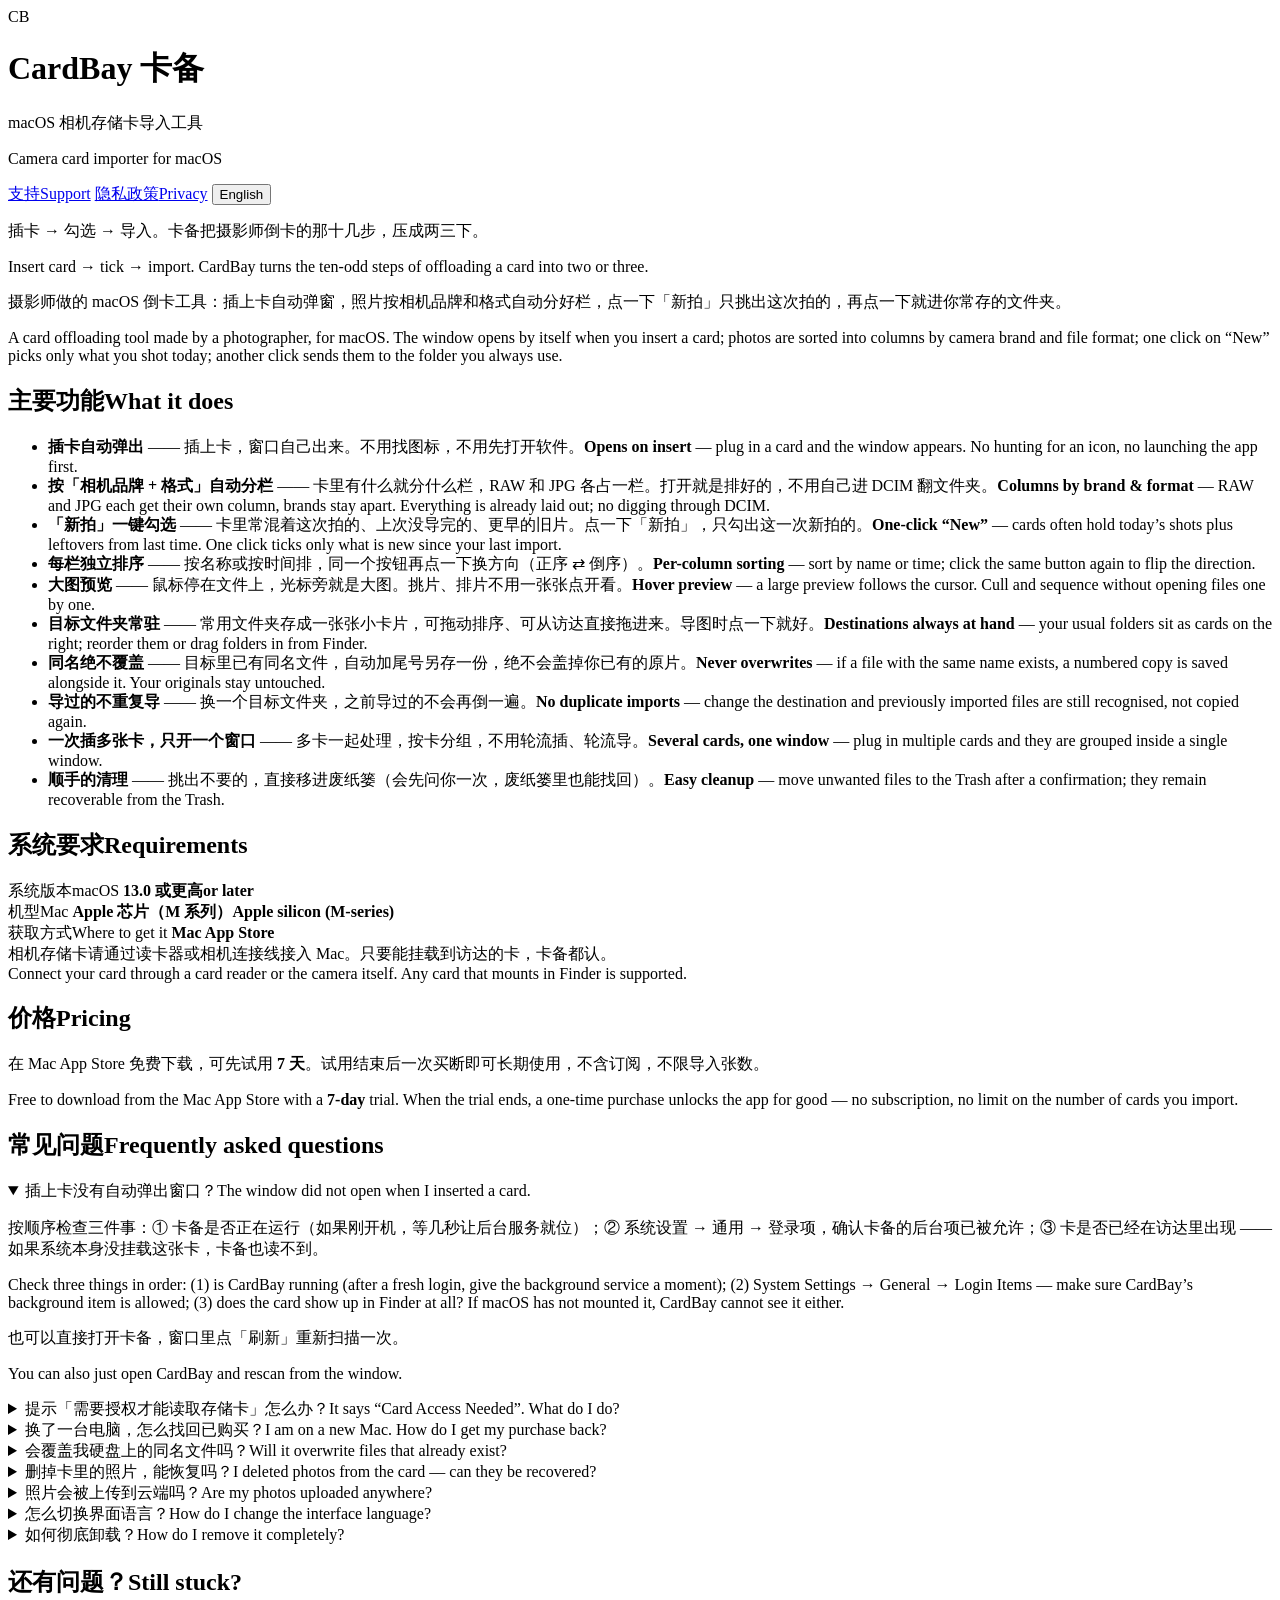
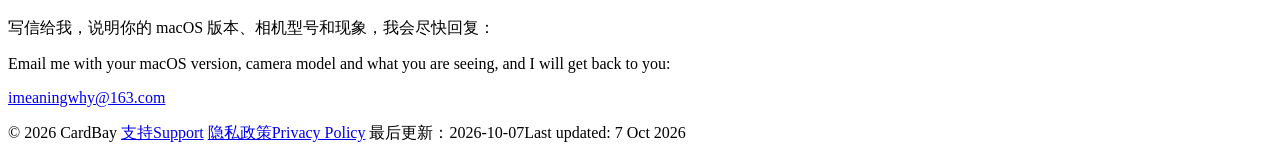
==== index.html @ bd24854e "添加 index.html" ====
<!DOCTYPE html>
<html lang="zh-Hans">
<head>
<meta charset="utf-8">
<meta name="viewport" content="width=device-width, initial-scale=1">
<title>CardBay 卡备 · 支持</title>
<meta name="description" content="CardBay（卡备）—— macOS 相机存储卡导入工具。插卡自动弹窗，按相机品牌与格式自动分栏，点一下「新拍」只挑出这次拍的。">
<link rel="icon" href="favicon.svg" type="image/svg+xml">
<link rel="stylesheet" href="style.css">
<script>
  // 语言切换：默认中文；记住选择（localStorage 不可用时静默忽略）
  (function () {
    var saved = null;
    try { saved = localStorage.getItem("cardbay-lang"); } catch (e) {}
    var lang = saved || "zh";
    document.documentElement.setAttribute("lang", lang === "en" ? "en" : "zh-Hans");
    document.addEventListener("DOMContentLoaded", function () {
      document.body.setAttribute("data-lang", lang);
      var btn = document.getElementById("langBtn");
      if (btn) {
        btn.textContent = lang === "en" ? "中文" : "English";
        btn.addEventListener("click", function () {
          var next = document.body.getAttribute("data-lang") === "en" ? "zh" : "en";
          document.body.setAttribute("data-lang", next);
          document.documentElement.setAttribute("lang", next === "en" ? "en" : "zh-Hans");
          btn.textContent = next === "en" ? "中文" : "English";
          try { localStorage.setItem("cardbay-lang", next); } catch (e) {}
        });
      }
    });
  })();
</script>
</head>
<body data-lang="zh">
<div class="wrap">

  <header>
    <div class="logo">CB</div>
    <div class="titles">
      <h1>CardBay 卡备</h1>
      <p class="zh">macOS 相机存储卡导入工具</p>
      <p class="en">Camera card importer for macOS</p>
    </div>
    <nav class="top">
      <a href="index.html" class="now"><span class="zh">支持</span><span class="en">Support</span></a>
      <a href="privacy.html"><span class="zh">隐私政策</span><span class="en">Privacy</span></a>
      <button class="lang" id="langBtn" type="button">English</button>
    </nav>
  </header>

  <div class="hero">
    <p class="lead zh">插卡 → 勾选 → 导入。卡备把摄影师倒卡的那十几步，压成两三下。</p>
    <p class="lead en">Insert card &rarr; tick &rarr; import. CardBay turns the ten-odd steps of offloading a card into two or three.</p>
    <p class="muted zh">摄影师做的 macOS 倒卡工具：插上卡自动弹窗，照片按相机品牌和格式自动分好栏，点一下「新拍」只挑出这次拍的，再点一下就进你常存的文件夹。</p>
    <p class="muted en">A card offloading tool made by a photographer, for macOS. The window opens by itself when you insert a card; photos are sorted into columns by camera brand and file format; one click on &ldquo;New&rdquo; picks only what you shot today; another click sends them to the folder you always use.</p>
  </div>

  <h2><span class="zh">主要功能</span><span class="en">What it does</span></h2>
  <ul>
    <li><span class="zh"><b>插卡自动弹出</b> —— 插上卡，窗口自己出来。不用找图标，不用先打开软件。</span><span class="en"><b>Opens on insert</b> — plug in a card and the window appears. No hunting for an icon, no launching the app first.</span></li>
    <li><span class="zh"><b>按「相机品牌 + 格式」自动分栏</b> —— 卡里有什么就分什么栏，RAW 和 JPG 各占一栏。打开就是排好的，不用自己进 DCIM 翻文件夹。</span><span class="en"><b>Columns by brand &amp; format</b> — RAW and JPG each get their own column, brands stay apart. Everything is already laid out; no digging through DCIM.</span></li>
    <li><span class="zh"><b>「新拍」一键勾选</b> —— 卡里常混着这次拍的、上次没导完的、更早的旧片。点一下「新拍」，只勾出这一次新拍的。</span><span class="en"><b>One-click &ldquo;New&rdquo;</b> — cards often hold today&rsquo;s shots plus leftovers from last time. One click ticks only what is new since your last import.</span></li>
    <li><span class="zh"><b>每栏独立排序</b> —— 按名称或按时间排，同一个按钮再点一下换方向（正序 ⇄ 倒序）。</span><span class="en"><b>Per-column sorting</b> — sort by name or time; click the same button again to flip the direction.</span></li>
    <li><span class="zh"><b>大图预览</b> —— 鼠标停在文件上，光标旁就是大图。挑片、排片不用一张张点开看。</span><span class="en"><b>Hover preview</b> — a large preview follows the cursor. Cull and sequence without opening files one by one.</span></li>
    <li><span class="zh"><b>目标文件夹常驻</b> —— 常用文件夹存成一张张小卡片，可拖动排序、可从访达直接拖进来。导图时点一下就好。</span><span class="en"><b>Destinations always at hand</b> — your usual folders sit as cards on the right; reorder them or drag folders in from Finder.</span></li>
    <li><span class="zh"><b>同名绝不覆盖</b> —— 目标里已有同名文件，自动加尾号另存一份，绝不会盖掉你已有的原片。</span><span class="en"><b>Never overwrites</b> — if a file with the same name exists, a numbered copy is saved alongside it. Your originals stay untouched.</span></li>
    <li><span class="zh"><b>导过的不重复导</b> —— 换一个目标文件夹，之前导过的不会再倒一遍。</span><span class="en"><b>No duplicate imports</b> — change the destination and previously imported files are still recognised, not copied again.</span></li>
    <li><span class="zh"><b>一次插多张卡，只开一个窗口</b> —— 多卡一起处理，按卡分组，不用轮流插、轮流导。</span><span class="en"><b>Several cards, one window</b> — plug in multiple cards and they are grouped inside a single window.</span></li>
    <li><span class="zh"><b>顺手的清理</b> —— 挑出不要的，直接移进废纸篓（会先问你一次，废纸篓里也能找回）。</span><span class="en"><b>Easy cleanup</b> — move unwanted files to the Trash after a confirmation; they remain recoverable from the Trash.</span></li>
  </ul>

  <h2><span class="zh">系统要求</span><span class="en">Requirements</span></h2>
  <div class="card">
    <div class="kv">
      <span class="k zh">系统版本</span><span class="k en">macOS</span>
      <b class="v">13.0 <span class="zh">或更高</span><span class="en">or later</span></b>
    </div>
    <div class="kv">
      <span class="k zh">机型</span><span class="k en">Mac</span>
      <b class="v zh">Apple 芯片（M 系列）</b><b class="v en">Apple silicon (M-series)</b>
    </div>
    <div class="kv">
      <span class="k zh">获取方式</span><span class="k en">Where to get it</span>
      <b class="v">Mac App Store</b>
    </div>
    <p class="muted zh" style="margin:0">相机存储卡请通过读卡器或相机连接线接入 Mac。只要能挂载到访达的卡，卡备都认。</p>
    <p class="muted en" style="margin:0">Connect your card through a card reader or the camera itself. Any card that mounts in Finder is supported.</p>
  </div>

  <h2><span class="zh">价格</span><span class="en">Pricing</span></h2>
  <p class="zh">在 Mac App Store 免费下载，可先试用 <b>7 天</b>。试用结束后一次买断即可长期使用，不含订阅，不限导入张数。</p>
  <p class="en">Free to download from the Mac App Store with a <b>7-day</b> trial. When the trial ends, a one-time purchase unlocks the app for good — no subscription, no limit on the number of cards you import.</p>

  <h2><span class="zh">常见问题</span><span class="en">Frequently asked questions</span></h2>

  <details open>
    <summary><span class="zh">插上卡没有自动弹出窗口？</span><span class="en">The window did not open when I inserted a card.</span></summary>
    <div class="body">
      <p class="zh">按顺序检查三件事：① 卡备是否正在运行（如果刚开机，等几秒让后台服务就位）；② 系统设置 → 通用 → 登录项，确认卡备的后台项已被允许；③ 卡是否已经在访达里出现 —— 如果系统本身没挂载这张卡，卡备也读不到。</p>
      <p class="en">Check three things in order: (1) is CardBay running (after a fresh login, give the background service a moment); (2) System Settings &rarr; General &rarr; Login Items — make sure CardBay&rsquo;s background item is allowed; (3) does the card show up in Finder at all? If macOS has not mounted it, CardBay cannot see it either.</p>
      <p class="zh">也可以直接打开卡备，窗口里点「刷新」重新扫描一次。</p>
      <p class="en">You can also just open CardBay and rescan from the window.</p>
    </div>
  </details>

  <details>
    <summary><span class="zh">提示「需要授权才能读取存储卡」怎么办？</span><span class="en">It says &ldquo;Card Access Needed&rdquo;. What do I do?</span></summary>
    <div class="body">
      <p class="zh">这是 macOS 沙盒的授权提示。点提示里的按钮，在弹出的面板里选中存储卡（或选中整个「位置」一栏），然后按「打开」。授权一次之后，同一张卡下次插上就不用再点了。</p>
      <p class="en">This is the macOS sandbox asking for permission. Click the button in the prompt, select your card (or the whole &ldquo;Locations&rdquo; section) in the panel, and confirm. Once granted, the same card will not ask again.</p>
      <p class="zh">卡备只读取你亲自授权过的存储卡与文件夹，不会碰其它位置。</p>
      <p class="en">CardBay only reads the cards and folders you have explicitly authorised — nothing else.</p>
    </div>
  </details>

  <details>
    <summary><span class="zh">换了一台电脑，怎么找回已购买？</span><span class="en">I am on a new Mac. How do I get my purchase back?</span></summary>
    <div class="body">
      <p class="zh">用同一 Apple ID 登录后打开卡备，在购买窗口点「恢复购买」即可，不需要重新付费。</p>
      <p class="en">Sign in with the same Apple ID, open CardBay, and click &ldquo;Restore Purchases&rdquo; in the purchase window. No need to pay again.</p>
    </div>
  </details>

  <details>
    <summary><span class="zh">会覆盖我硬盘上的同名文件吗？</span><span class="en">Will it overwrite files that already exist?</span></summary>
    <div class="body">
      <p class="zh">不会。目标文件夹里已有同名文件时，卡备会自动加尾号另存，你的原片一个都不会被动。</p>
      <p class="en">No. If a file with the same name already exists, CardBay saves a numbered copy instead. Your existing files are never modified.</p>
    </div>
  </details>

  <details>
    <summary><span class="zh">删掉卡里的照片，能恢复吗？</span><span class="en">I deleted photos from the card — can they be recovered?</span></summary>
    <div class="body">
      <p class="zh">卡备的删除是「移进废纸篓」，操作前会先确认一次。在废纸篓被清空之前，都可以从废纸篓里放回去。</p>
      <p class="en">Deleting in CardBay moves files to the Trash after a confirmation. Until the Trash is emptied, you can put them back.</p>
    </div>
  </details>

  <details>
    <summary><span class="zh">照片会被上传到云端吗？</span><span class="en">Are my photos uploaded anywhere?</span></summary>
    <div class="body">
      <p class="zh">不会。所有照片只在你自己的磁盘之间复制，卡备不做任何上传。详见<a href="privacy.html">隐私政策</a>。</p>
      <p class="en">No. Photos are only copied between your own disks. Nothing is uploaded. See the <a href="privacy.html">Privacy Policy</a>.</p>
    </div>
  </details>

  <details>
    <summary><span class="zh">怎么切换界面语言？</span><span class="en">How do I change the interface language?</span></summary>
    <div class="body">
      <p class="zh">卡备内置中文与英文界面，在菜单里选择「语言」即可切换。</p>
      <p class="en">CardBay ships with Chinese and English interfaces. Pick your language from the &ldquo;Language&rdquo; item in the menu.</p>
    </div>
  </details>

  <details>
    <summary><span class="zh">如何彻底卸载？</span><span class="en">How do I remove it completely?</span></summary>
    <div class="body">
      <p class="zh">把卡备从「应用程序」拖进废纸篓即可。如果你还想清掉本机留下的设置与记录，可以在「前往文件夹」里打开 <code>~/Library/Containers/com.abing.cardbay.mas</code> 一并删除。卸载不影响你在 App Store 的购买记录。</p>
      <p class="en">Drag CardBay from Applications to the Trash. To also remove local settings and records, open <code>~/Library/Containers/com.abing.cardbay.mas</code> via &ldquo;Go to Folder&rdquo; and delete it. Removing the app does not affect your App Store purchase.</p>
    </div>
  </details>

  <h2><span class="zh">还有问题？</span><span class="en">Still stuck?</span></h2>
  <p class="zh">写信给我，说明你的 macOS 版本、相机型号和现象，我会尽快回复：</p>
  <p class="en">Email me with your macOS version, camera model and what you are seeing, and I will get back to you:</p>
  <p><a href="mailto:imeaningwhy@163.com">imeaningwhy@163.com</a></p>

  <footer>
    <span>&copy; 2026 CardBay</span>
    <a href="index.html"><span class="zh">支持</span><span class="en">Support</span></a>
    <a href="privacy.html"><span class="zh">隐私政策</span><span class="en">Privacy Policy</span></a>
    <span class="muted"><span class="zh">最后更新：2026-10-07</span><span class="en">Last updated: 7 Oct 2026</span></span>
  </footer>

</div>
</body>
</html>
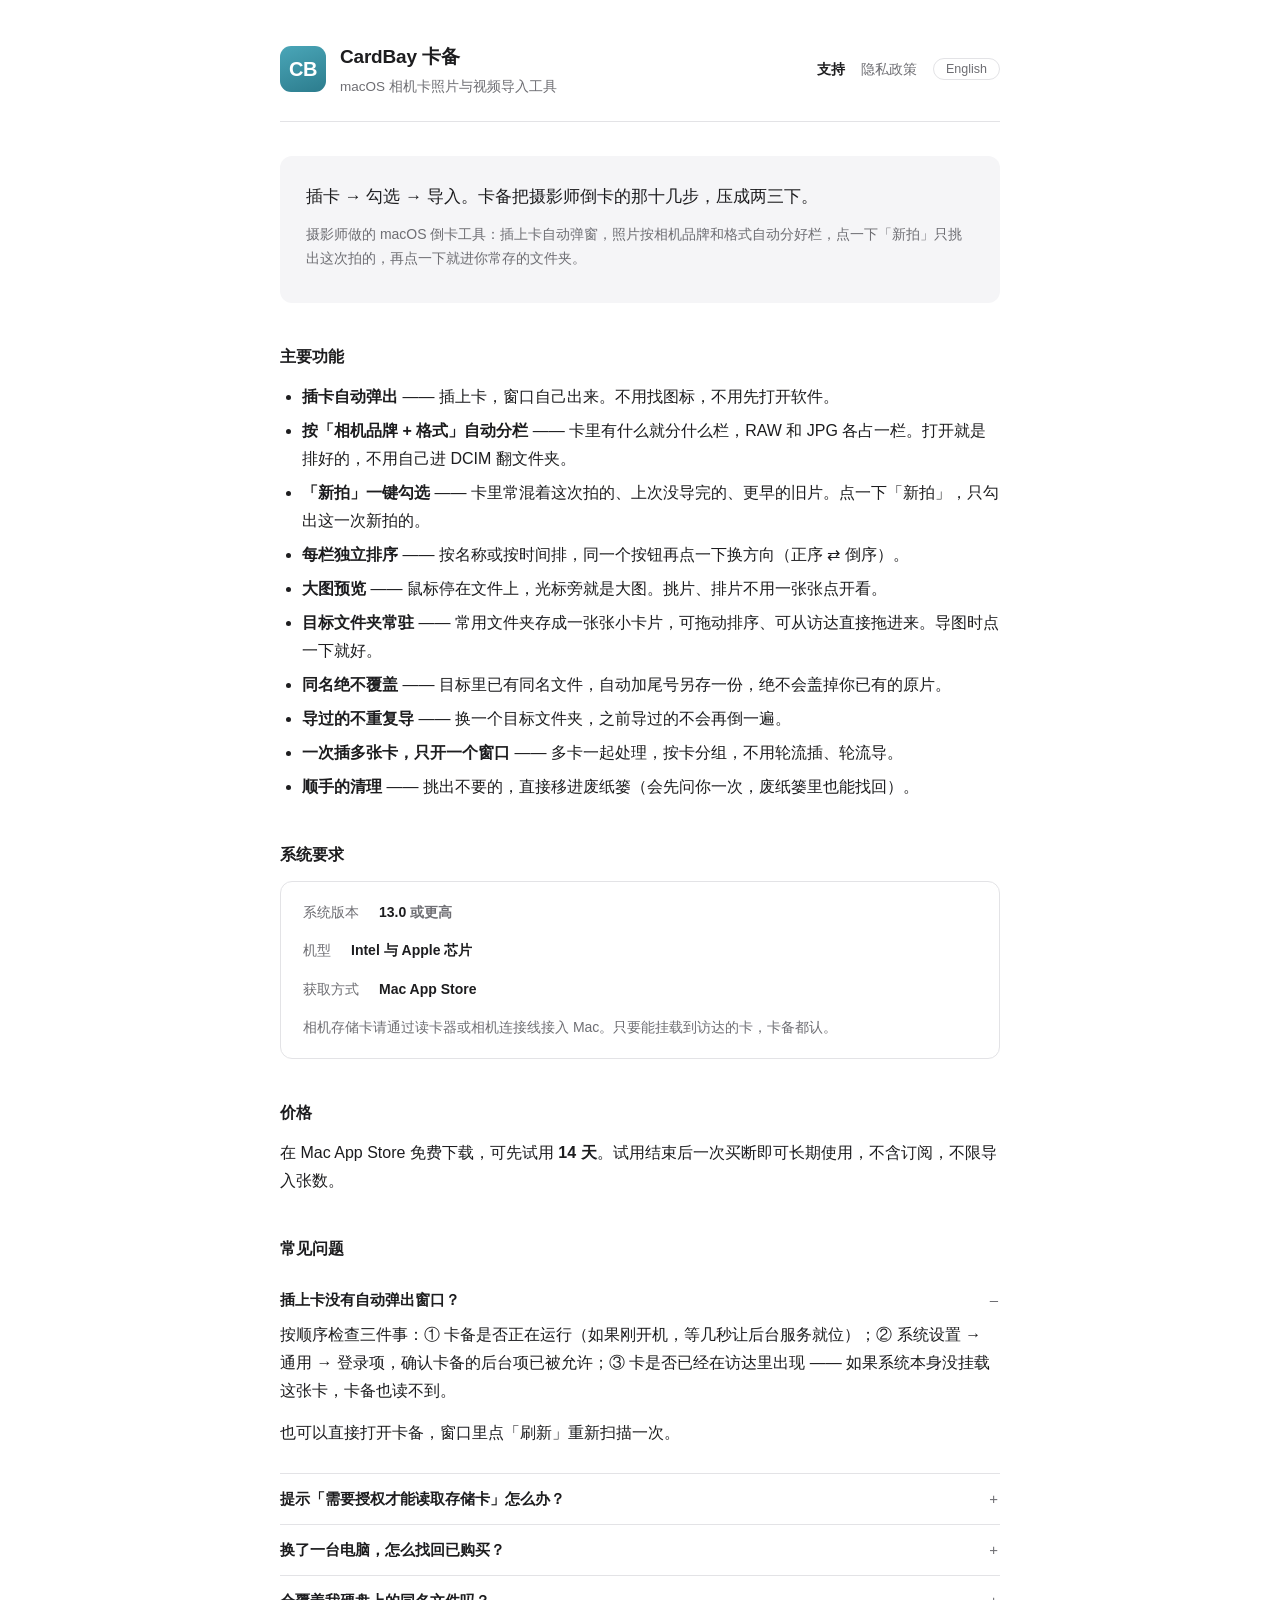
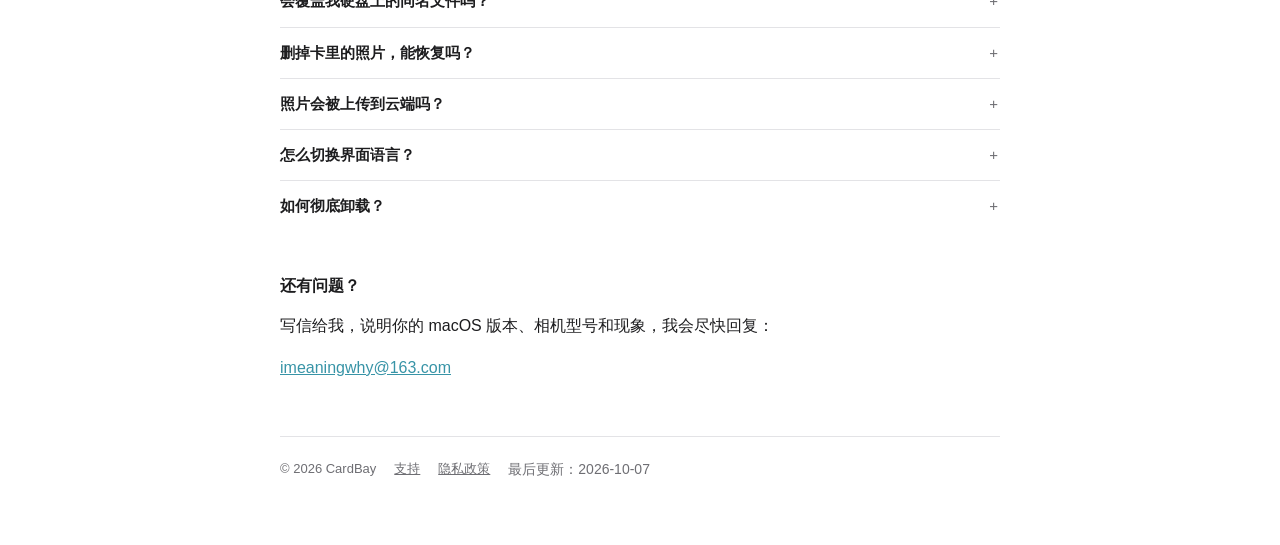
==== commit 355982e2: "Add files via upload" ====
--- a/index.html
+++ b/index.html
@@ -4,7 +4,7 @@
 <meta charset="utf-8">
 <meta name="viewport" content="width=device-width, initial-scale=1">
 <title>CardBay 卡备 · 支持</title>
-<meta name="description" content="CardBay（卡备）—— macOS 相机存储卡导入工具。插卡自动弹窗，按相机品牌与格式自动分栏，点一下「新拍」只挑出这次拍的。">
+<meta name="description" content="CardBay（卡备）—— macOS 相机卡照片与视频导入工具。插卡自动弹窗，照片和视频按相机品牌与格式自动分栏，点一下「新拍」只挑出这次拍的。">
 <link rel="icon" href="favicon.svg" type="image/svg+xml">
 <link rel="stylesheet" href="style.css">
 <script>
@@ -38,8 +38,8 @@
     <div class="logo">CB</div>
     <div class="titles">
       <h1>CardBay 卡备</h1>
-      <p class="zh">macOS 相机存储卡导入工具</p>
-      <p class="en">Camera card importer for macOS</p>
+      <p class="zh">macOS 相机卡照片与视频导入工具</p>
+      <p class="en">Import photos &amp; videos from camera cards</p>
     </div>
     <nav class="top">
       <a href="index.html" class="now"><span class="zh">支持</span><span class="en">Support</span></a>
@@ -77,7 +77,7 @@
     </div>
     <div class="kv">
       <span class="k zh">机型</span><span class="k en">Mac</span>
-      <b class="v zh">Apple 芯片（M 系列）</b><b class="v en">Apple silicon (M-series)</b>
+      <b class="v zh">Intel 与 Apple 芯片</b><b class="v en">Intel or Apple silicon</b>
     </div>
     <div class="kv">
       <span class="k zh">获取方式</span><span class="k en">Where to get it</span>
@@ -88,8 +88,8 @@
   </div>
 
   <h2><span class="zh">价格</span><span class="en">Pricing</span></h2>
-  <p class="zh">在 Mac App Store 免费下载，可先试用 <b>7 天</b>。试用结束后一次买断即可长期使用，不含订阅，不限导入张数。</p>
-  <p class="en">Free to download from the Mac App Store with a <b>7-day</b> trial. When the trial ends, a one-time purchase unlocks the app for good — no subscription, no limit on the number of cards you import.</p>
+  <p class="zh">在 Mac App Store 免费下载，可先试用 <b>14 天</b>。试用结束后一次买断即可长期使用，不含订阅，不限导入张数。</p>
+  <p class="en">Free to download from the Mac App Store with a <b>14-day</b> trial. When the trial ends, a one-time purchase unlocks the app for good — no subscription, no limit on the number of cards you import.</p>
 
   <h2><span class="zh">常见问题</span><span class="en">Frequently asked questions</span></h2>
 
--- a/style.css
+++ b/style.css
@@ -0,0 +1,229 @@
+/* ==========================================================================
+   CardBay（卡备）· 官网静态页样式
+   两个页面共用：index.html（支持）/ privacy.html（隐私政策）
+   风格：macOS 原生调性 —— 简洁、扁平、低饱和，浅色/深色自适应
+   ========================================================================== */
+
+:root {
+  --bg: #ffffff;
+  --bg-soft: #f5f5f7;
+  --fg: #1d1d1f;
+  --fg-mute: #6e6e73;
+  --line: #e3e3e6;
+  --accent: #3894a7;          /* 卡备的青蓝（与 App 内的按钮同色系） */
+  --card: #ffffff;
+  --radius: 12px;
+}
+
+@media (prefers-color-scheme: dark) {
+  :root {
+    --bg: #1c1c1e;
+    --bg-soft: #242427;
+    --fg: #f5f5f7;
+    --fg-mute: #9a9aa0;
+    --line: #333338;
+    --accent: #56aebd;
+    --card: #242427;
+  }
+}
+
+* { box-sizing: border-box; }
+
+html { -webkit-text-size-adjust: 100%; }
+
+body {
+  margin: 0;
+  padding: 0 20px 64px;
+  background: var(--bg);
+  color: var(--fg);
+  font-family: -apple-system, BlinkMacSystemFont, "SF Pro Text", "Helvetica Neue",
+               "PingFang SC", "Hiragino Sans GB", "Microsoft YaHei", sans-serif;
+  font-size: 16px;
+  line-height: 1.75;
+  -webkit-font-smoothing: antialiased;
+}
+
+.wrap { max-width: 720px; margin: 0 auto; }
+
+/* ---------- 页头 ---------- */
+
+header {
+  display: flex;
+  align-items: center;
+  gap: 14px;
+  padding: 40px 0 22px;
+  border-bottom: 1px solid var(--line);
+  margin-bottom: 34px;
+}
+
+.logo {
+  width: 46px; height: 46px;
+  border-radius: 11px;
+  background: linear-gradient(160deg, #4aa6b8, #2c7c8d);
+  flex: 0 0 auto;
+  display: flex; align-items: center; justify-content: center;
+  color: #fff; font-weight: 700; font-size: 20px;
+  letter-spacing: -0.5px;
+}
+
+.titles { flex: 1 1 auto; min-width: 0; }
+
+.titles h1 {
+  margin: 0;
+  font-size: 19px;
+  font-weight: 650;
+  letter-spacing: -0.2px;
+}
+
+.titles p {
+  margin: 2px 0 0;
+  font-size: 13.5px;
+  color: var(--fg-mute);
+}
+
+nav.top { flex: 0 0 auto; display: flex; gap: 16px; align-items: center; }
+
+nav.top a {
+  color: var(--fg-mute);
+  text-decoration: none;
+  font-size: 13.5px;
+}
+
+nav.top a:hover { color: var(--accent); }
+nav.top a.now { color: var(--fg); font-weight: 600; }
+
+/* 语言切换 */
+.lang {
+  border: 1px solid var(--line);
+  background: transparent;
+  color: var(--fg-mute);
+  border-radius: 999px;
+  padding: 3px 12px;
+  font-size: 12.5px;
+  font-family: inherit;
+  cursor: pointer;
+}
+.lang:hover { color: var(--accent); border-color: var(--accent); }
+
+/* ---------- 通用 ---------- */
+
+h2 {
+  font-size: 16px;
+  font-weight: 650;
+  margin: 40px 0 12px;
+  letter-spacing: -0.1px;
+}
+
+h3 { font-size: 15px; font-weight: 600; margin: 26px 0 8px; }
+
+p { margin: 0 0 14px; }
+ul { margin: 0 0 14px; padding-left: 22px; }
+li { margin: 6px 0; }
+li b { font-weight: 620; }
+
+a { color: var(--accent); }
+
+.lead { font-size: 17px; color: var(--fg); }
+
+.muted { color: var(--fg-mute); font-size: 14px; }
+
+.hero {
+  background: var(--bg-soft);
+  border-radius: var(--radius);
+  padding: 26px 26px 22px;
+  margin-bottom: 8px;
+}
+.hero p { margin: 0 0 10px; }
+.hero p:last-child { margin-bottom: 0; }
+
+.card {
+  background: var(--card);
+  border: 1px solid var(--line);
+  border-radius: var(--radius);
+  padding: 18px 22px;
+  margin: 0 0 14px;
+}
+
+.grid { display: grid; grid-template-columns: 1fr; gap: 12px; }
+
+@media (min-width: 660px) {
+  .grid.two { grid-template-columns: 1fr 1fr; }
+}
+
+.badge {
+  display: inline-block;
+  background: var(--bg-soft);
+  border-radius: 6px;
+  padding: 1px 8px;
+  font-size: 12.5px;
+  color: var(--fg-mute);
+  margin-right: 6px;
+}
+
+/* ---------- FAQ ---------- */
+
+details {
+  border-bottom: 1px solid var(--line);
+  padding: 12px 0;
+}
+details:last-of-type { border-bottom: none; }
+
+summary {
+  cursor: pointer;
+  font-weight: 600;
+  font-size: 15px;
+  list-style: none;
+  position: relative;
+  padding-right: 26px;
+}
+summary::-webkit-details-marker { display: none; }
+summary::after {
+  content: "+";
+  position: absolute; right: 2px; top: 0;
+  color: var(--fg-mute); font-weight: 400;
+}
+details[open] summary::after { content: "–"; }
+
+details .body { padding-top: 8px; color: var(--fg); }
+details .body p:last-child { margin-bottom: 0; }
+
+/* ---------- 表 ---------- */
+
+table {
+  width: 100%;
+  border-collapse: collapse;
+  font-size: 14.5px;
+  margin: 0 0 16px;
+}
+th, td {
+  text-align: left;
+  padding: 9px 10px;
+  border-bottom: 1px solid var(--line);
+  vertical-align: top;
+}
+th { color: var(--fg-mute); font-weight: 600; font-size: 13px; }
+
+/* ---------- 页脚 ---------- */
+
+footer {
+  margin-top: 54px;
+  padding-top: 20px;
+  border-top: 1px solid var(--line);
+  color: var(--fg-mute);
+  font-size: 13px;
+  display: flex;
+  flex-wrap: wrap;
+  gap: 6px 18px;
+  align-items: center;
+}
+footer a { color: var(--fg-mute); }
+footer a:hover { color: var(--accent); }
+
+.kv { display: flex; flex-wrap: wrap; gap: 4px 20px; font-size: 14px; margin-bottom: 14px; }
+.kv span { color: var(--fg-mute); }
+.kv b { font-weight: 600; }
+
+/* ---------- 语言切换：中文 / 英文 ---------- */
+
+body[data-lang="zh"] .en { display: none !important; }
+body[data-lang="en"] .zh { display: none !important; }
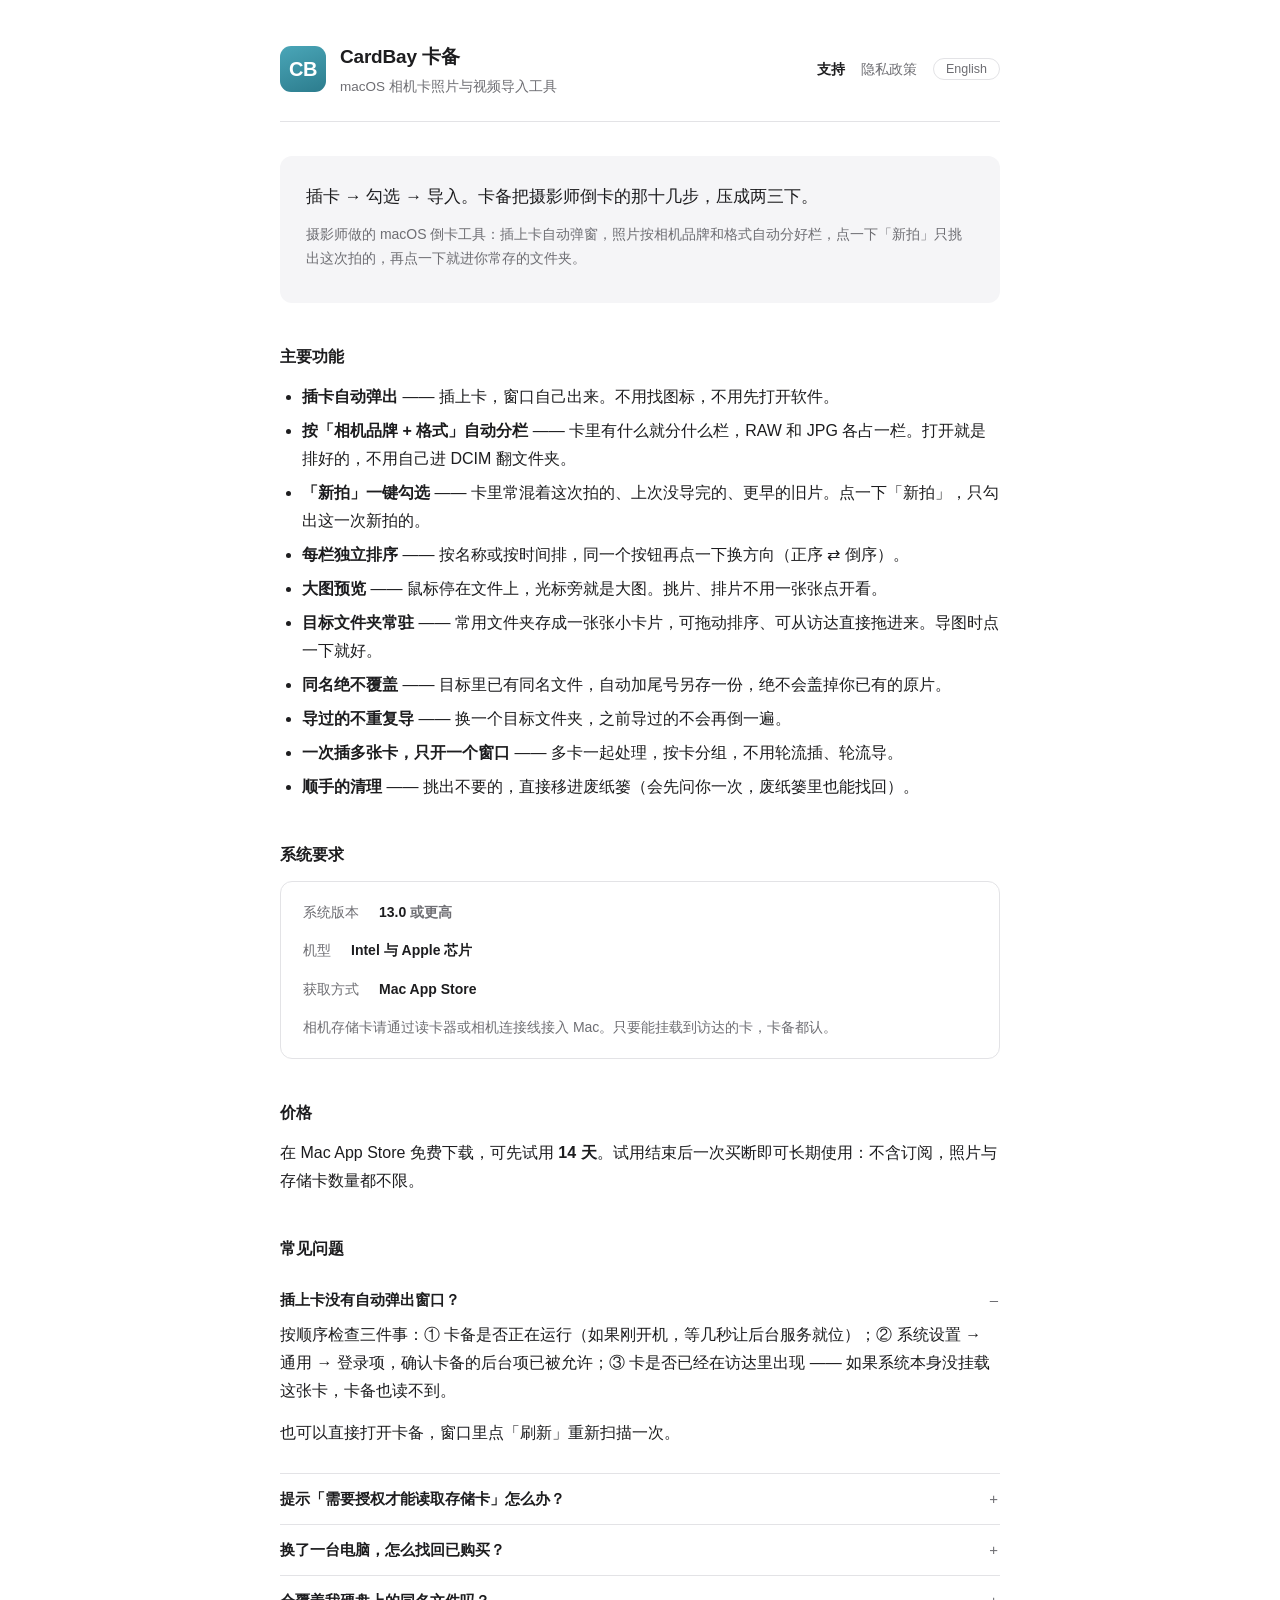
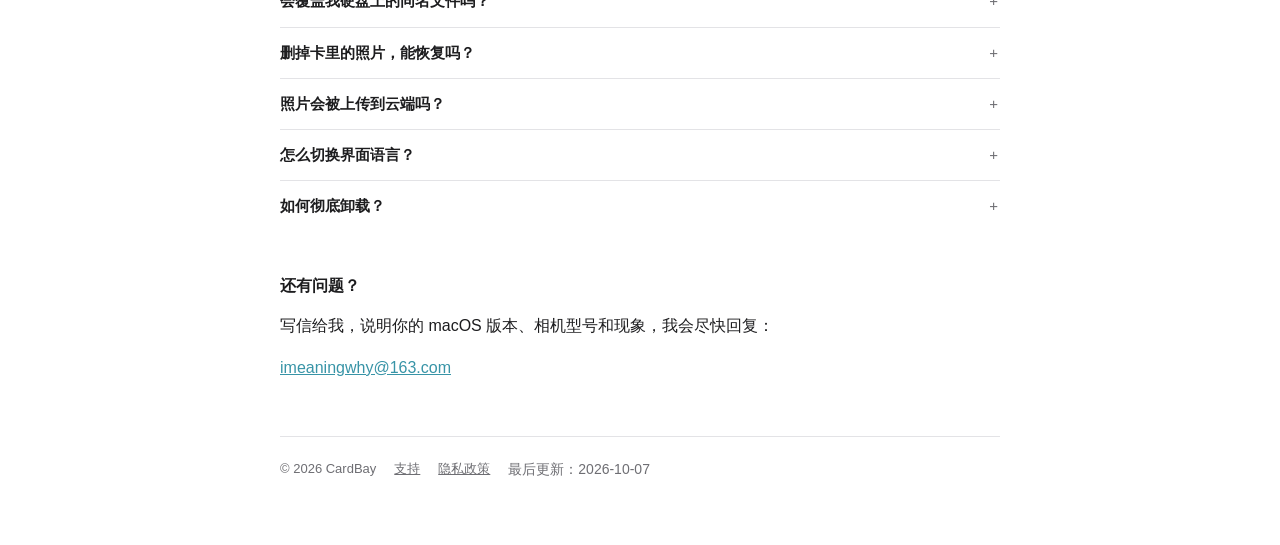
==== commit fc69713a: "Add files via upload" ====
--- a/index.html
+++ b/index.html
@@ -88,8 +88,8 @@
   </div>
 
   <h2><span class="zh">价格</span><span class="en">Pricing</span></h2>
-  <p class="zh">在 Mac App Store 免费下载，可先试用 <b>14 天</b>。试用结束后一次买断即可长期使用，不含订阅，不限导入张数。</p>
-  <p class="en">Free to download from the Mac App Store with a <b>14-day</b> trial. When the trial ends, a one-time purchase unlocks the app for good — no subscription, no limit on the number of cards you import.</p>
+  <p class="zh">在 Mac App Store 免费下载，可先试用 <b>14 天</b>。试用结束后一次买断即可长期使用：不含订阅，照片与存储卡数量都不限。</p>
+  <p class="en">Free to download from the Mac App Store with a <b>14-day</b> trial. When the trial ends, a one-time purchase unlocks the app for good — no subscription, and no limit on the number of photos or memory cards.</p>
 
   <h2><span class="zh">常见问题</span><span class="en">Frequently asked questions</span></h2>
 
@@ -148,8 +148,8 @@
   <details>
     <summary><span class="zh">怎么切换界面语言？</span><span class="en">How do I change the interface language?</span></summary>
     <div class="body">
-      <p class="zh">卡备内置中文与英文界面，在菜单里选择「语言」即可切换。</p>
-      <p class="en">CardBay ships with Chinese and English interfaces. Pick your language from the &ldquo;Language&rdquo; item in the menu.</p>
+      <p class="zh">卡备内置简体中文、英文、日文、韩文与德文界面，在菜单里选择「语言」即可切换（默认跟随系统语言）。</p>
+      <p class="en">CardBay ships with interface languages in Simplified Chinese, English, Japanese, Korean and German. Pick yours from the &ldquo;Language&rdquo; item in the menu; by default it follows your system language.</p>
     </div>
   </details>
 
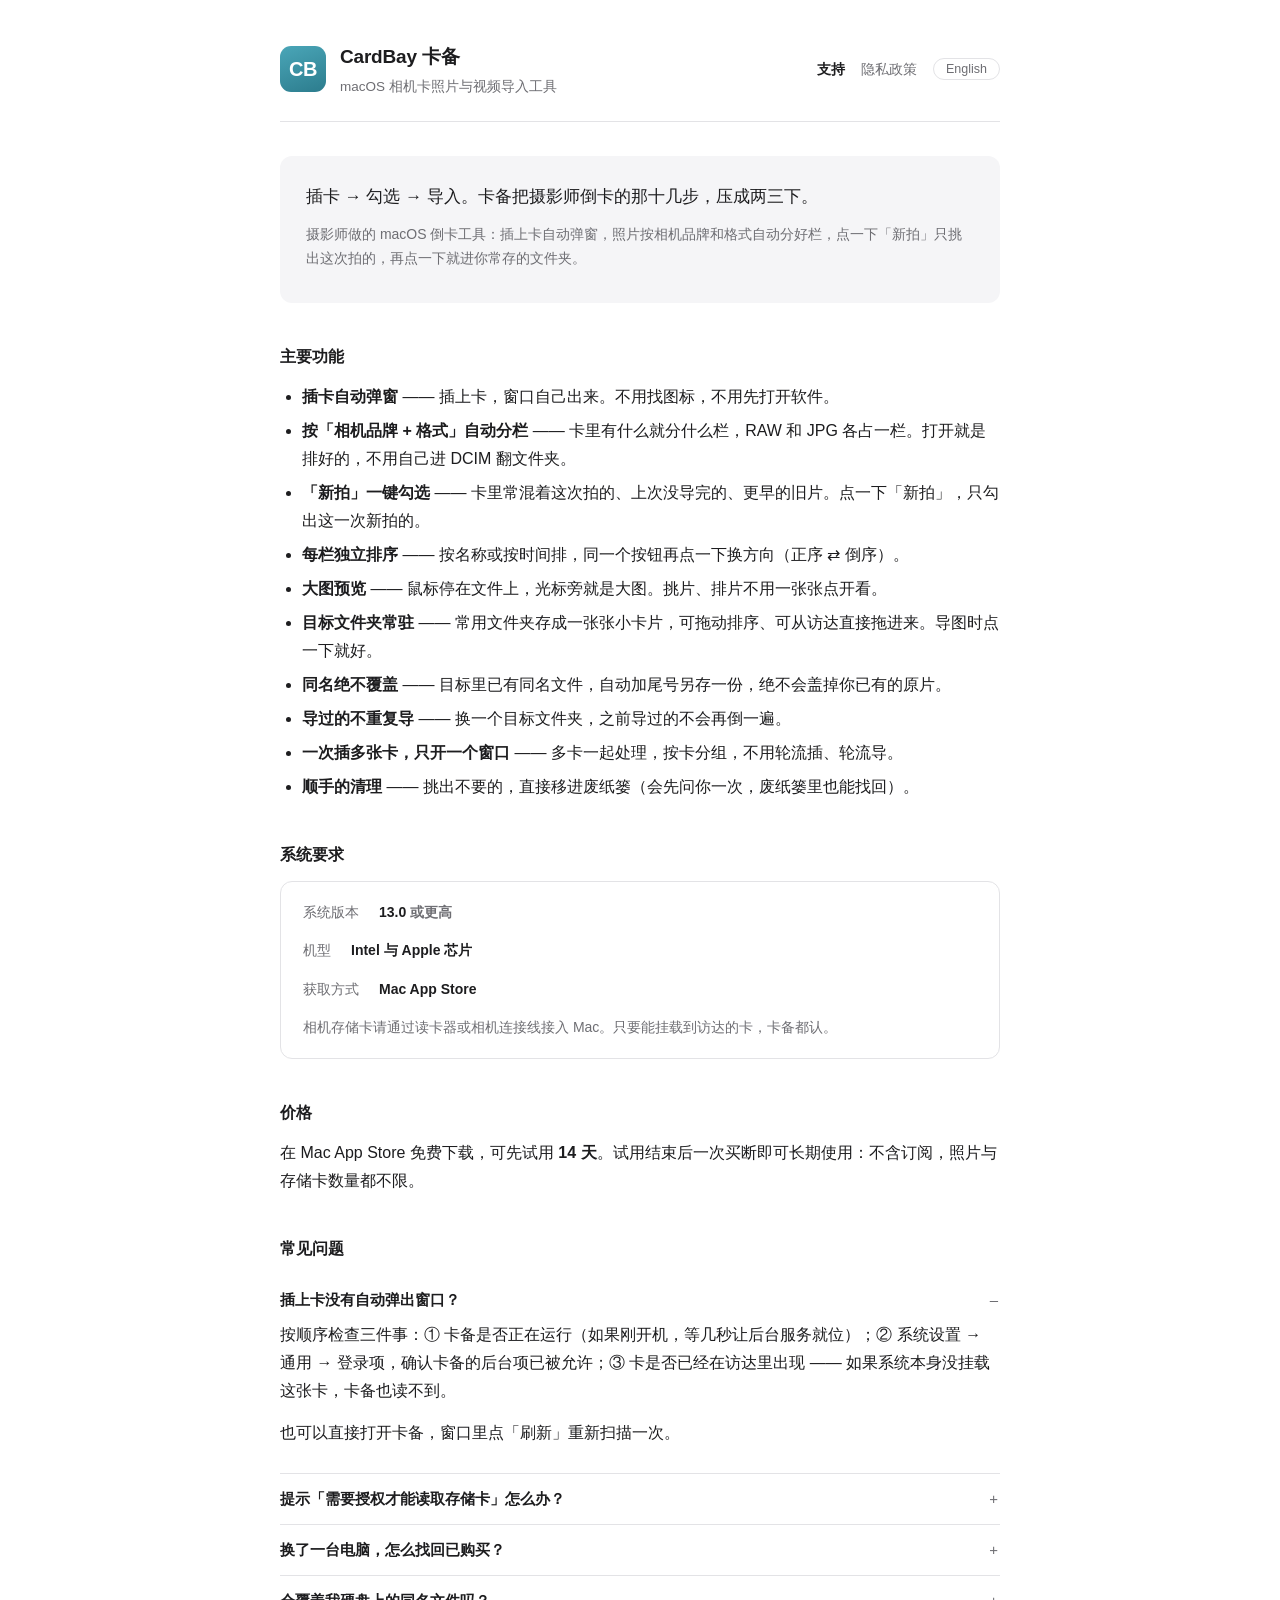
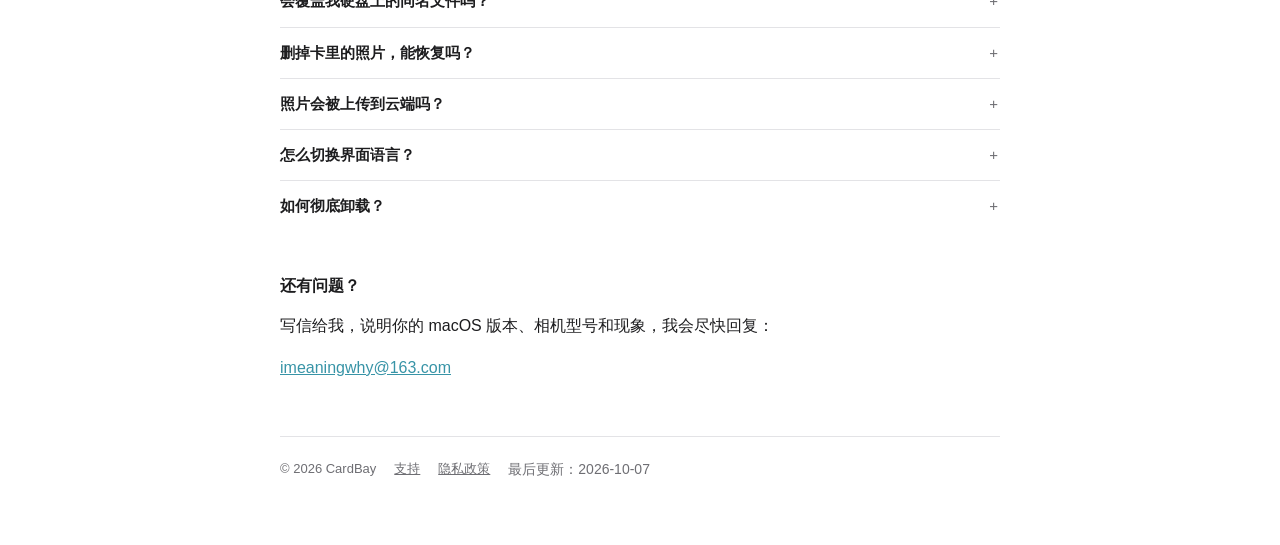
==== commit 4ca015cb: "Add files via upload" ====
--- a/index.html
+++ b/index.html
@@ -57,7 +57,7 @@
 
   <h2><span class="zh">主要功能</span><span class="en">What it does</span></h2>
   <ul>
-    <li><span class="zh"><b>插卡自动弹出</b> —— 插上卡，窗口自己出来。不用找图标，不用先打开软件。</span><span class="en"><b>Opens on insert</b> — plug in a card and the window appears. No hunting for an icon, no launching the app first.</span></li>
+    <li><span class="zh"><b>插卡自动弹窗</b> —— 插上卡，窗口自己出来。不用找图标，不用先打开软件。</span><span class="en"><b>Opens on insert</b> — plug in a card and the window appears. No hunting for an icon, no launching the app first.</span></li>
     <li><span class="zh"><b>按「相机品牌 + 格式」自动分栏</b> —— 卡里有什么就分什么栏，RAW 和 JPG 各占一栏。打开就是排好的，不用自己进 DCIM 翻文件夹。</span><span class="en"><b>Columns by brand &amp; format</b> — RAW and JPG each get their own column, brands stay apart. Everything is already laid out; no digging through DCIM.</span></li>
     <li><span class="zh"><b>「新拍」一键勾选</b> —— 卡里常混着这次拍的、上次没导完的、更早的旧片。点一下「新拍」，只勾出这一次新拍的。</span><span class="en"><b>One-click &ldquo;New&rdquo;</b> — cards often hold today&rsquo;s shots plus leftovers from last time. One click ticks only what is new since your last import.</span></li>
     <li><span class="zh"><b>每栏独立排序</b> —— 按名称或按时间排，同一个按钮再点一下换方向（正序 ⇄ 倒序）。</span><span class="en"><b>Per-column sorting</b> — sort by name or time; click the same button again to flip the direction.</span></li>
